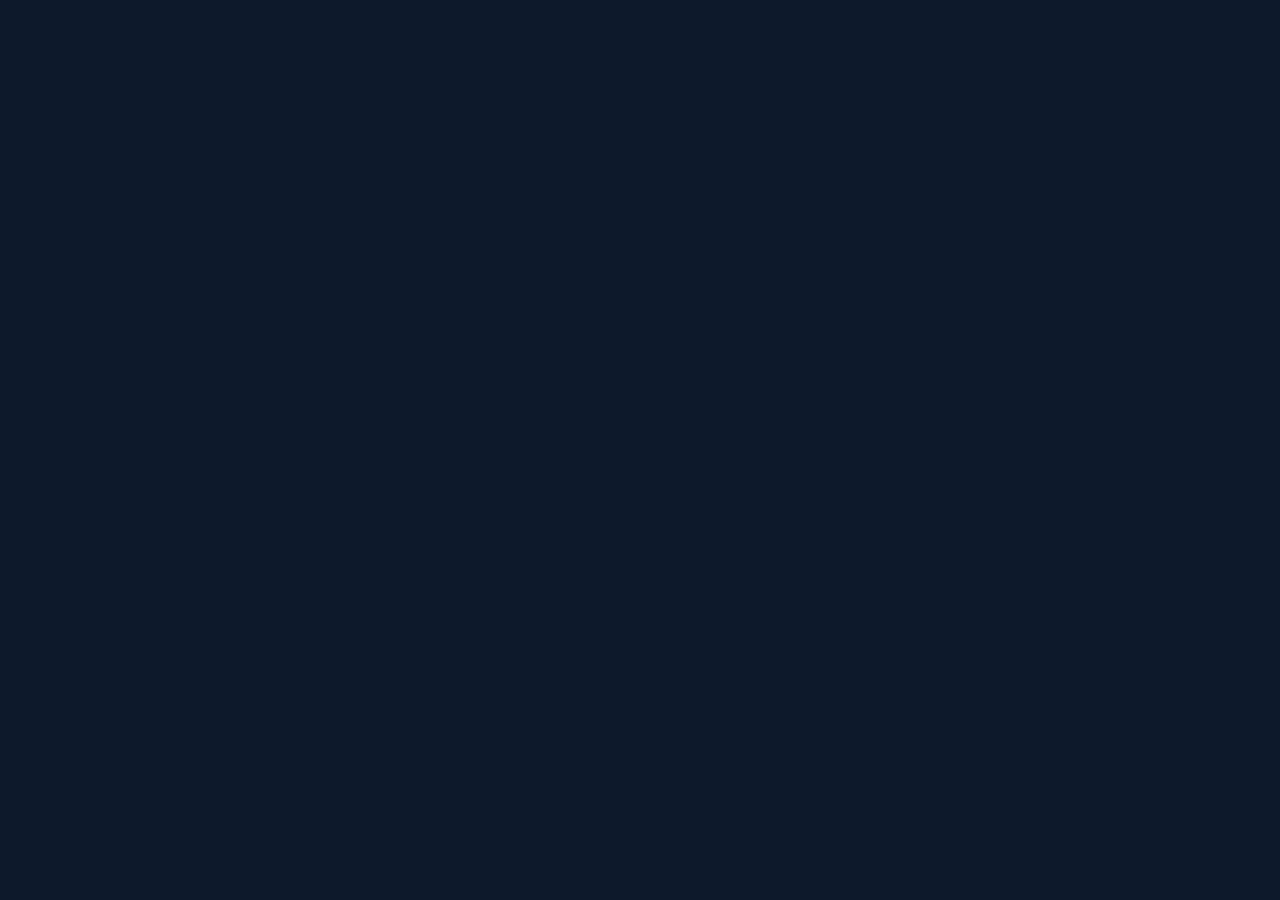
==== preview-card-component-main/index.html @ 70081988 "preview-card-component successfully added" ====
<!doctype html>
<html lang="en">
  <head>
    <meta charset="UTF-8" />
    <meta name="viewport" content="width=device-width, initial-scale=1.0" />
    <title>preview-card-component</title>
    <link rel="stylesheet" href="style.css" />
  </head>
  <body>
    <picture class="cube-image">
      <source media="(mxa-width:425px )" srcset="" />
    </picture>
  </body>
</html>
---- preview-card-component-main/style.css ----
@font-face {
  font-display: swap;
  font-family: "Outfit";
  font-style: normal;
  font-weight: 300;
  src: url("../fonts/outfit-v15-latin-300.woff2") format("woff2");
}
@font-face {
  font-display: swap;
  font-family: "Outfit";
  font-style: normal;
  font-weight: 400;
  src: url("../fonts/outfit-v15-latin-regular.woff2") format("woff2");
}

@font-face {
  font-display: swap;
  font-family: "Outfit";
  font-style: normal;
  font-weight: 600;
  src: url("../fonts/outfit-v15-latin-600.woff2") format("woff2");
}

:root {
  --blue500: hsl(215, 51%, 70%);
  --Cyan400: hsl(178, 100%, 50%);
  --Blue950: hsl(217, 54%, 11%);
  --Blue: hsl(216, 50%, 16%);
  --Blue: hsl(215, 32%, 27%);
  --White: hsl(0, 0%, 100%);
}
html {
  font-size: 18px;
  font-family: "outfit", sans-serif;
}

body {
  background-color: var(--Blue950);
}
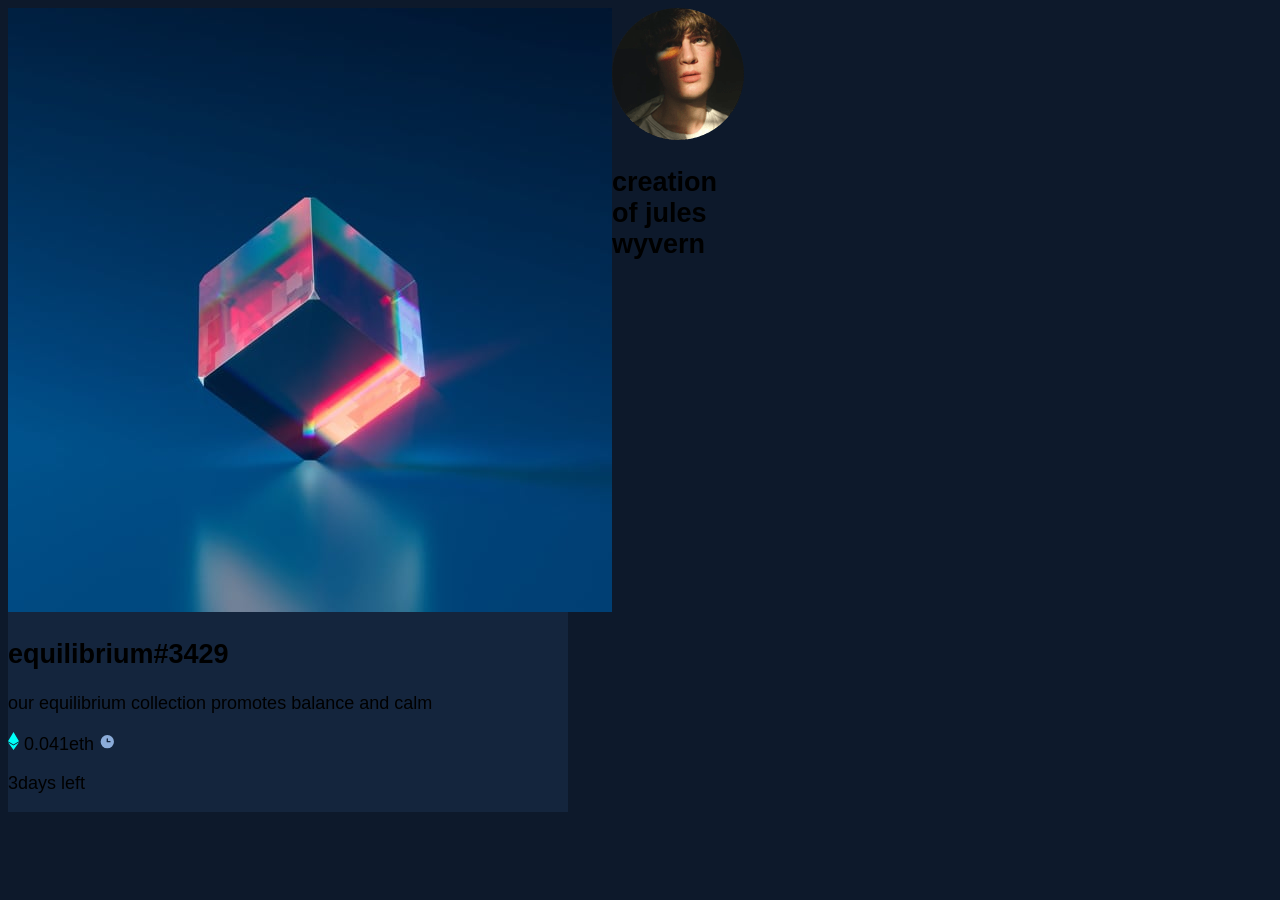
==== commit 2ca5a036: "sucessfully added" ====
--- a/preview-card-component-main/index.html
+++ b/preview-card-component-main/index.html
@@ -7,8 +7,34 @@
     <link rel="stylesheet" href="style.css" />
   </head>
   <body>
-    <picture class="cube-image">
-      <source media="(mxa-width:425px )" srcset="" />
-    </picture>
+    <section class="main-container">
+      <div class="front-profile">
+        <img
+          class="cube"
+          src="./images/image-equilibrium.jpg"
+          alt="image-equilibrium"
+        />
+        <h1 class="title-name">equilibrium#3429</h1>
+        <p class="details">
+          our equilibrium collection promotes balance and calm
+        </p>
+        <img
+          class="icon-ethereum"
+          src="./images/icon-ethereum.svg"
+          alt="icon-ethereum"
+        />
+        <span class="number">0.041eth</span>
+        <img src="./images/icon-clock.svg" alt="icon-clock" />
+        <p class="day">3days left</p>
+      </div>
+      <article>
+        <img
+          src="./images/image-avatar.png"
+          alt="avatar-image"
+          class="profile-image"
+        />
+        <h2>creation of jules wyvern</h2>
+      </article>
+    </section>
   </body>
 </html>
--- a/preview-card-component-main/style.css
+++ b/preview-card-component-main/style.css
@@ -1,3 +1,5 @@
+@import url("./main.css");
+
 @font-face {
   font-display: swap;
   font-family: "Outfit";
@@ -25,7 +27,7 @@
   --blue500: hsl(215, 51%, 70%);
   --Cyan400: hsl(178, 100%, 50%);
   --Blue950: hsl(217, 54%, 11%);
-  --Blue: hsl(216, 50%, 16%);
+  --Blue900: hsl(216, 50%, 16%);
   --Blue: hsl(215, 32%, 27%);
   --White: hsl(0, 0%, 100%);
 }
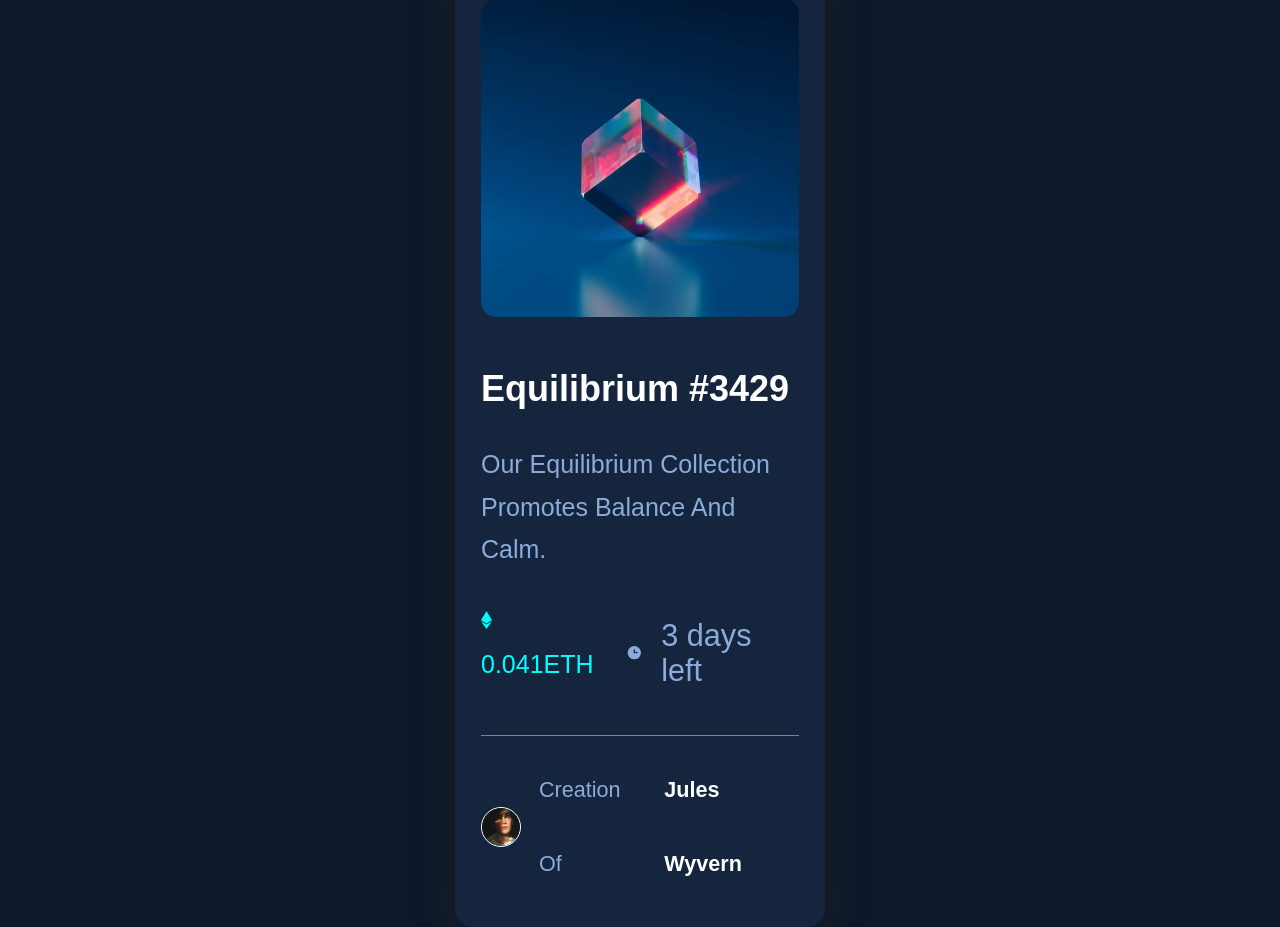
==== commit f18a61e3: "preview-card-component successfully completed" ====
--- a/preview-card-component-main/index.html
+++ b/preview-card-component-main/index.html
@@ -8,33 +8,41 @@
   </head>
   <body>
     <section class="main-container">
-      <div class="front-profile">
-        <img
-          class="cube"
+        <img class="box-image"
           src="./images/image-equilibrium.jpg"
           alt="image-equilibrium"
         />
-        <h1 class="title-name">equilibrium#3429</h1>
+        <div>
+        <h1 class="title-name">equilibrium #3429</h1>
         <p class="details">
-          our equilibrium collection promotes balance and calm
-        </p>
-        <img
-          class="icon-ethereum"
+          our equilibrium collection promotes
+           balance and calm.  </p>
+        </div>
+      <main class="content-icon">
+        <div class="name of eth">
+          <img
           src="./images/icon-ethereum.svg"
-          alt="icon-ethereum"
-        />
-        <span class="number">0.041eth</span>
-        <img src="./images/icon-clock.svg" alt="icon-clock" />
-        <p class="day">3days left</p>
-      </div>
-      <article>
-        <img
+          alt="icon-ethereum"/>
+         <span>0.041ETH</span>
+        </div>
+        <div class="status">
+        <img src="./images/icon-clock.svg" 
+        alt="" /> 
+         <p class="count">3 days left</p>
+        </div>
+      </main>
+      <div class="divider"></div>
+
+     <footer>
+        <div class="character">
+        <img class="profile-avatar"
           src="./images/image-avatar.png"
           alt="avatar-image"
-          class="profile-image"
         />
-        <h2>creation of jules wyvern</h2>
-      </article>
+        <p class="arts">creation of</p>
+        <h2 class="profile-name">jules wyvern</h2>
+        </div>
+       </footer>
     </section>
   </body>
 </html>
--- a/preview-card-component-main/style.css
+++ b/preview-card-component-main/style.css
@@ -1,4 +1,5 @@
 @import url("./main.css");
+@import url("./mobile.main.css");
 
 @font-face {
   font-display: swap;
@@ -28,14 +29,28 @@
   --Cyan400: hsl(178, 100%, 50%);
   --Blue950: hsl(217, 54%, 11%);
   --Blue900: hsl(216, 50%, 16%);
-  --Blue: hsl(215, 32%, 27%);
+  --Blue800: hsl(215, 32%, 27%);
   --White: hsl(0, 0%, 100%);
+  --shadow: hsl(0, 0, 0);
 }
 html {
   font-size: 18px;
   font-family: "outfit", sans-serif;
 }
 
+*{
+  padding: unset;
+  margin: unset;
+  box-sizing: border-box;
+}
+
 body {
-  background-color: var(--Blue950);
+       height: 100vh;
+       width: 100%;
+      background-color: var(--Blue950);
+
+      display: flex;
+      justify-content: center;
+      align-items: center;
+
 }
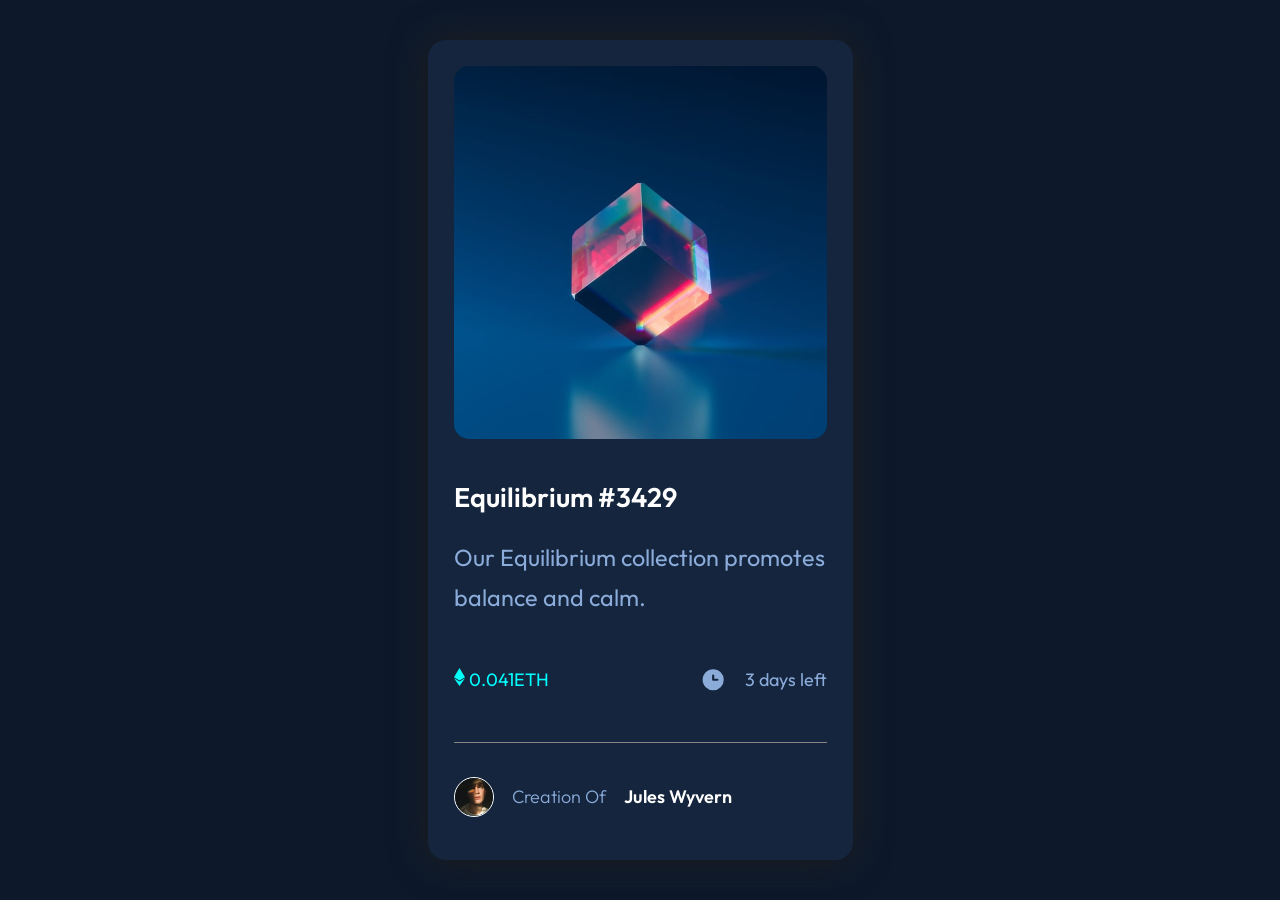
==== commit 5fe76f8a: "Stats Preview Card Mobile View Adjustment" ====
--- a/preview-card-component-main/index.html
+++ b/preview-card-component-main/index.html
@@ -8,41 +8,40 @@
   </head>
   <body>
     <section class="main-container">
-        <img class="box-image"
-          src="./images/image-equilibrium.jpg"
-          alt="image-equilibrium"
-        />
-        <div>
+      <img
+        class="box-image"
+        src="./images/image-equilibrium.jpg"
+        alt="image-equilibrium"
+      />
+      <div>
         <h1 class="title-name">equilibrium #3429</h1>
         <p class="details">
-          our equilibrium collection promotes
-           balance and calm.  </p>
-        </div>
+          Our Equilibrium collection promotes balance and calm.
+        </p>
+      </div>
       <main class="content-icon">
         <div class="name of eth">
-          <img
-          src="./images/icon-ethereum.svg"
-          alt="icon-ethereum"/>
-         <span>0.041ETH</span>
+          <img src="./images/icon-ethereum.svg" alt="icon-ethereum" />
+          <span>0.041ETH</span>
         </div>
         <div class="status">
-        <img src="./images/icon-clock.svg" 
-        alt="" /> 
-         <p class="count">3 days left</p>
+          <img class="clock" src="./images/icon-clock.svg" alt="" />
+          <p class="count">3 days left</p>
         </div>
       </main>
-      <div class="divider"></div>
+      <div class="border"></div>
 
-     <footer>
+      <footer>
         <div class="character">
-        <img class="profile-avatar"
-          src="./images/image-avatar.png"
-          alt="avatar-image"
-        />
-        <p class="arts">creation of</p>
-        <h2 class="profile-name">jules wyvern</h2>
+          <img
+            class="profile-avatar"
+            src="./images/image-avatar.png"
+            alt="avatar-image"
+          />
+          <p class="arts">creation of</p>
+          <h2 class="profile-name">jules wyvern</h2>
         </div>
-       </footer>
+      </footer>
     </section>
   </body>
 </html>
--- a/preview-card-component-main/style.css
+++ b/preview-card-component-main/style.css
@@ -6,14 +6,14 @@
   font-family: "Outfit";
   font-style: normal;
   font-weight: 300;
-  src: url("../fonts/outfit-v15-latin-300.woff2") format("woff2");
+  src: url("./fonts/outfit-v15-latin-300.woff2") format("woff2");
 }
 @font-face {
   font-display: swap;
   font-family: "Outfit";
   font-style: normal;
   font-weight: 400;
-  src: url("../fonts/outfit-v15-latin-regular.woff2") format("woff2");
+  src: url("./fonts/outfit-v15-latin-regular.woff2") format("woff2");
 }
 
 @font-face {
@@ -21,7 +21,7 @@
   font-family: "Outfit";
   font-style: normal;
   font-weight: 600;
-  src: url("../fonts/outfit-v15-latin-600.woff2") format("woff2");
+  src: url("./fonts/outfit-v15-latin-600.woff2") format("woff2");
 }
 
 :root {
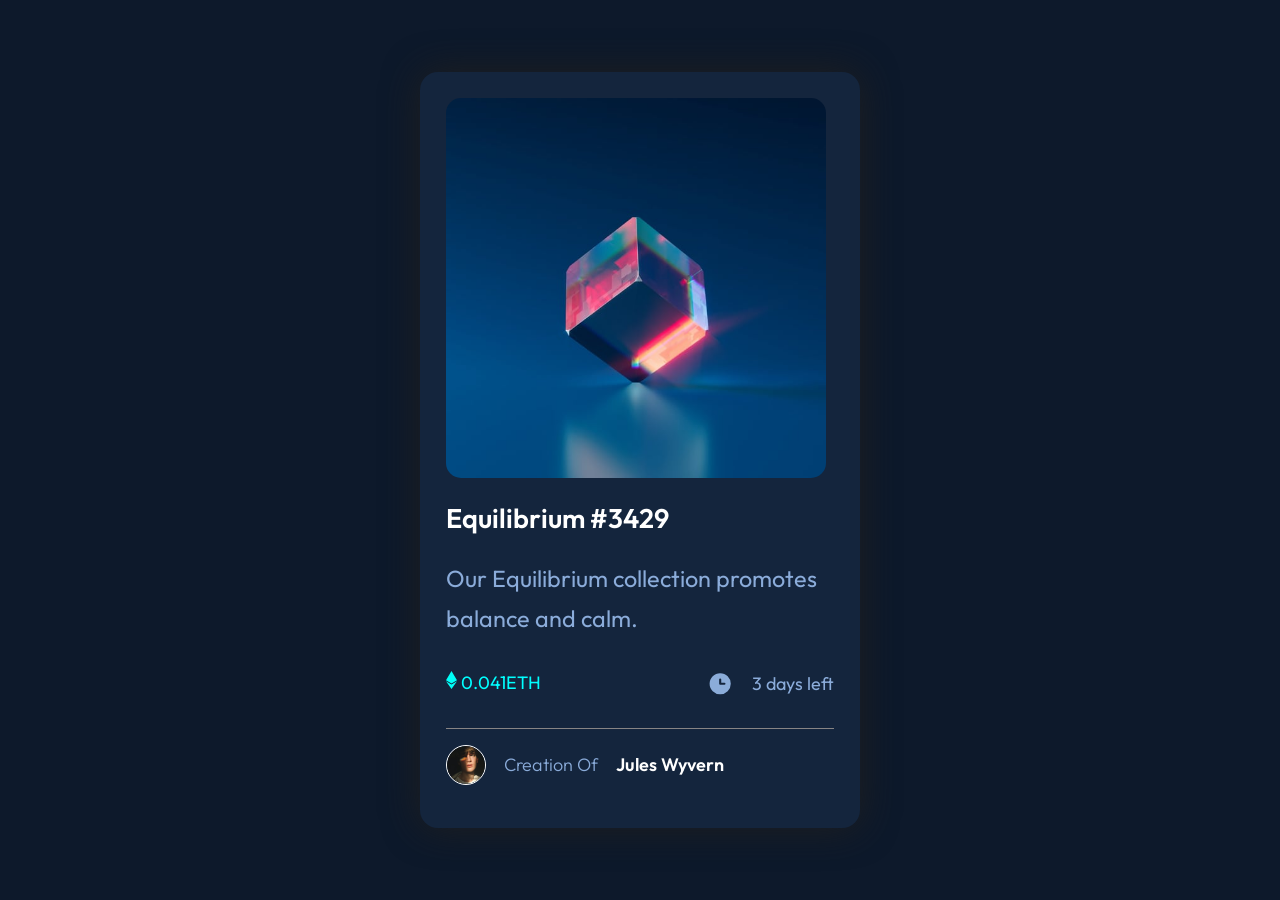
==== commit c0024562: "preview-card-component viewport has been done" ====
--- a/preview-card-component-main/index.html
+++ b/preview-card-component-main/index.html
@@ -6,6 +6,7 @@
     <title>preview-card-component</title>
     <link rel="stylesheet" href="style.css" />
   </head>
+
   <body>
     <section class="main-container">
       <img
@@ -13,6 +14,7 @@
         src="./images/image-equilibrium.jpg"
         alt="image-equilibrium"
       />
+
       <div>
         <h1 class="title-name">equilibrium #3429</h1>
         <p class="details">
--- a/preview-card-component-main/style.css
+++ b/preview-card-component-main/style.css
@@ -1,5 +1,5 @@
 @import url("./main.css");
-@import url("./mobile.main.css");
+@import url("./resposive.css");
 
 @font-face {
   font-display: swap;
@@ -38,19 +38,17 @@
   font-family: "outfit", sans-serif;
 }
 
-*{
+* {
   padding: unset;
   margin: unset;
   box-sizing: border-box;
 }
 
 body {
-       height: 100vh;
-       width: 100%;
-      background-color: var(--Blue950);
+  height: 100vh;
+  background-color: var(--Blue950);
 
-      display: flex;
-      justify-content: center;
-      align-items: center;
-
+  display: flex;
+  align-items: center;
+  justify-content: center;
 }
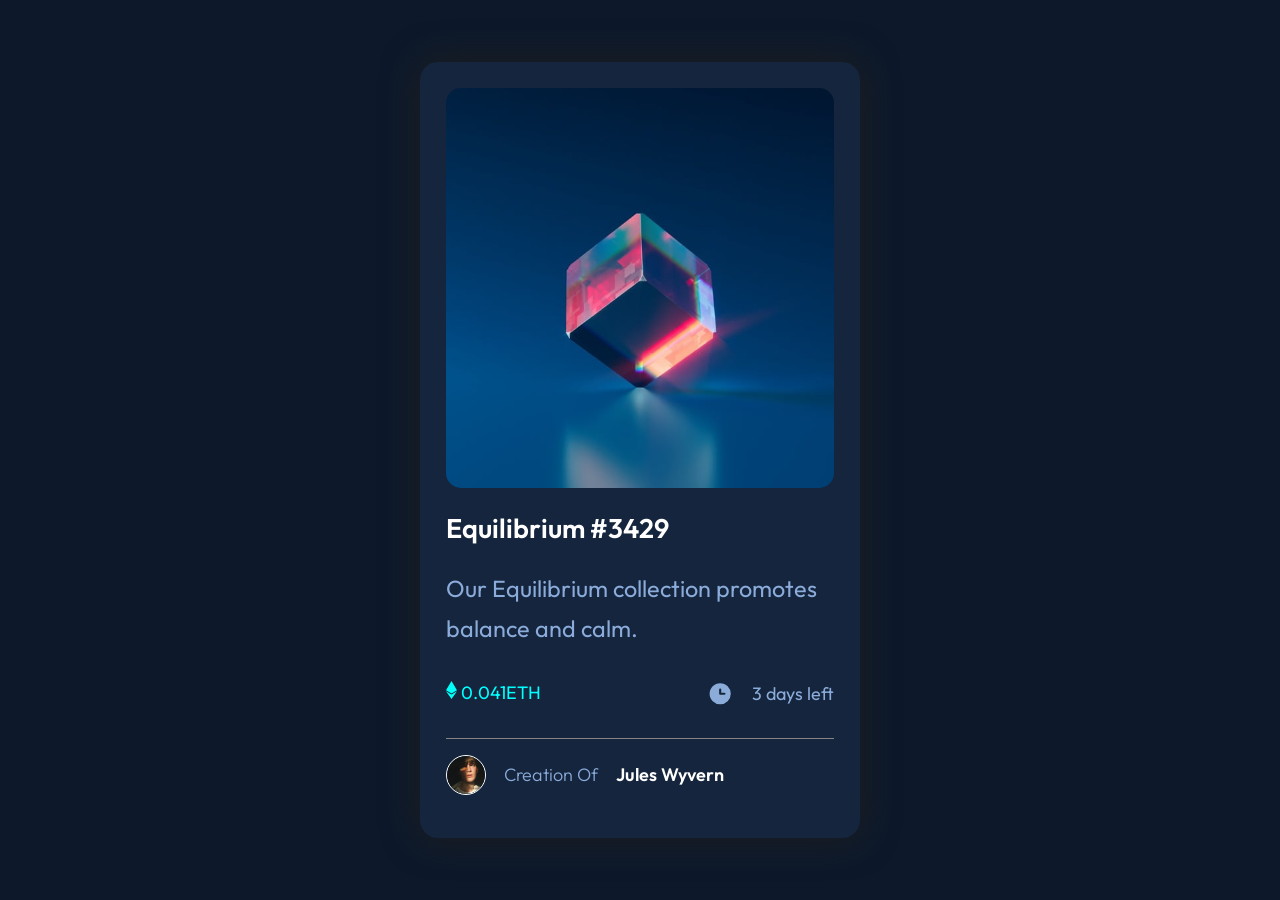
==== commit aba01f48: "all the project completed" ====
--- a/preview-card-component-main/index.html
+++ b/preview-card-component-main/index.html
@@ -9,11 +9,14 @@
 
   <body>
     <section class="main-container">
-      <img
-        class="box-image"
-        src="./images/image-equilibrium.jpg"
-        alt="image-equilibrium"
-      />
+      <div class="image-container">
+        <img
+          class="box-image"
+          src="./images/image-equilibrium.jpg"
+          alt="image-equilibrium"
+        />
+        <img class="view" src="./images/icon-view.svg" alt="view-icon" />
+      </div>
 
       <div>
         <h1 class="title-name">equilibrium #3429</h1>
